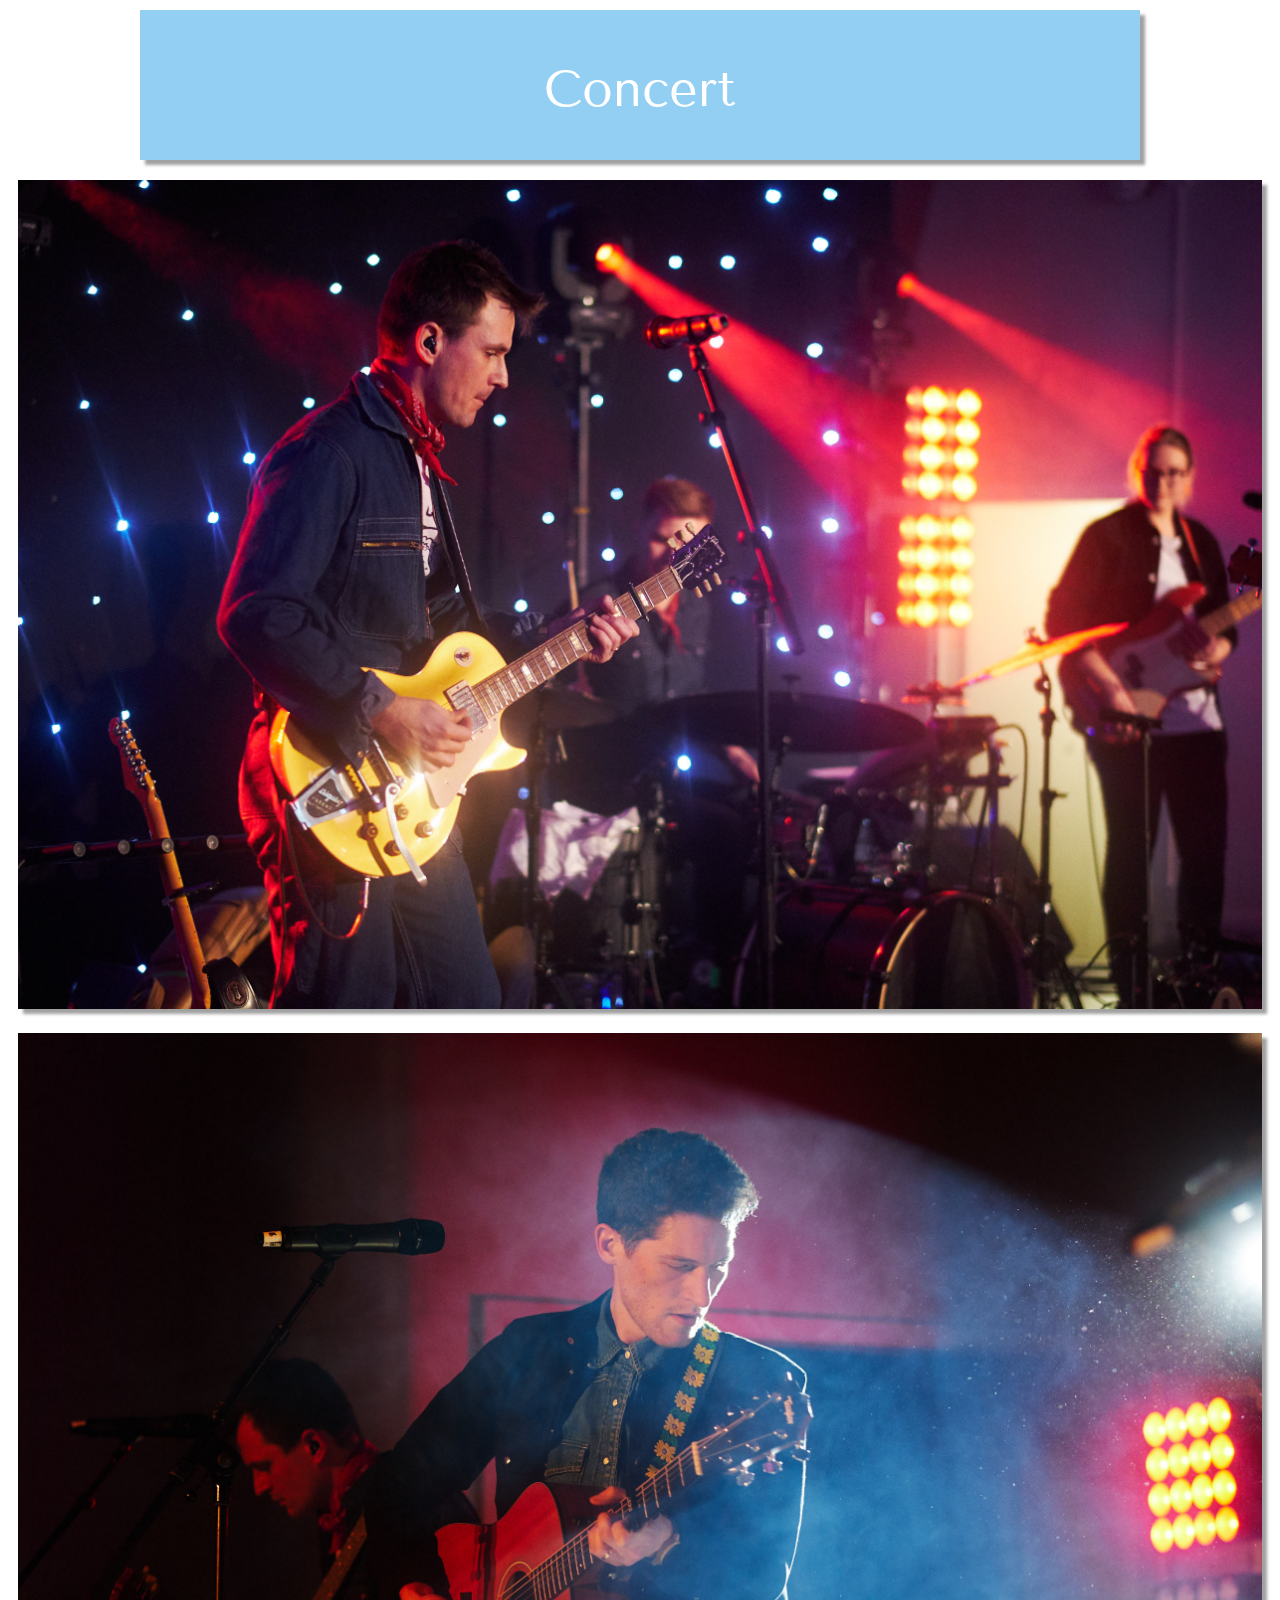
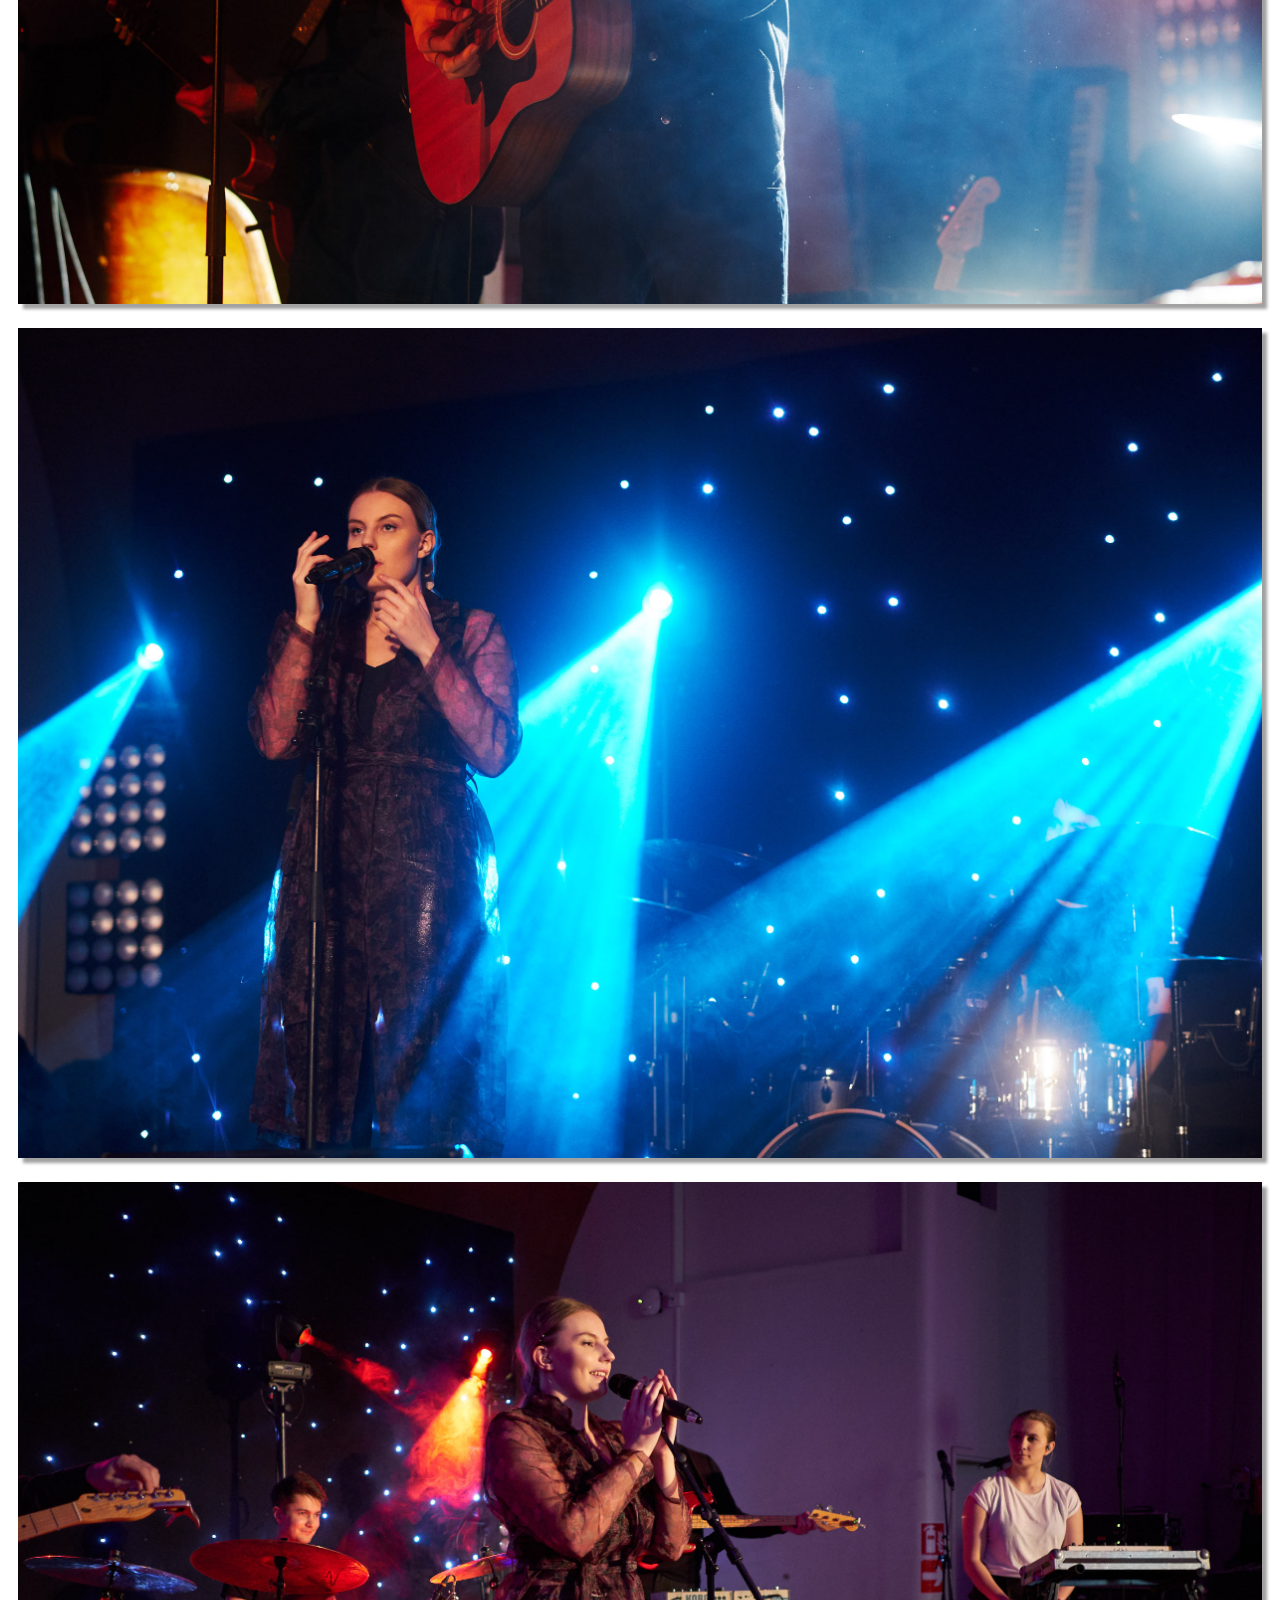
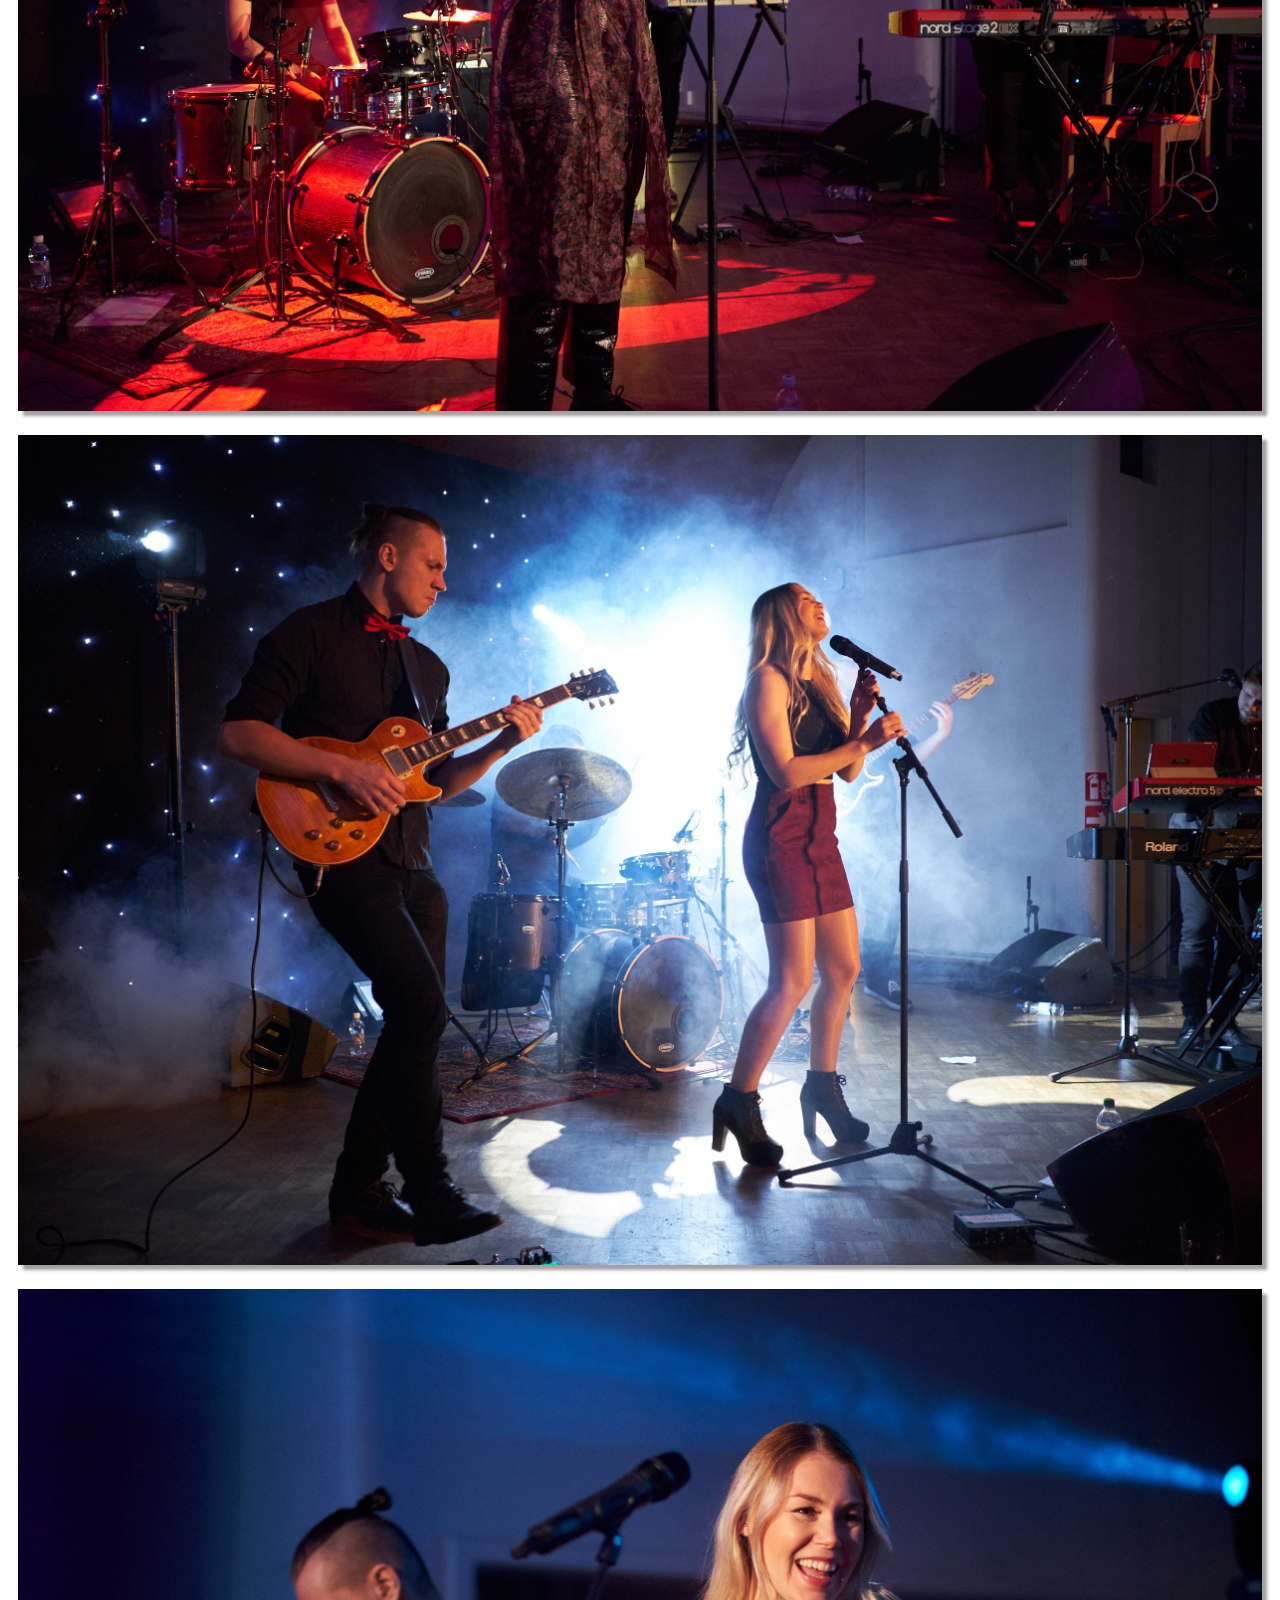
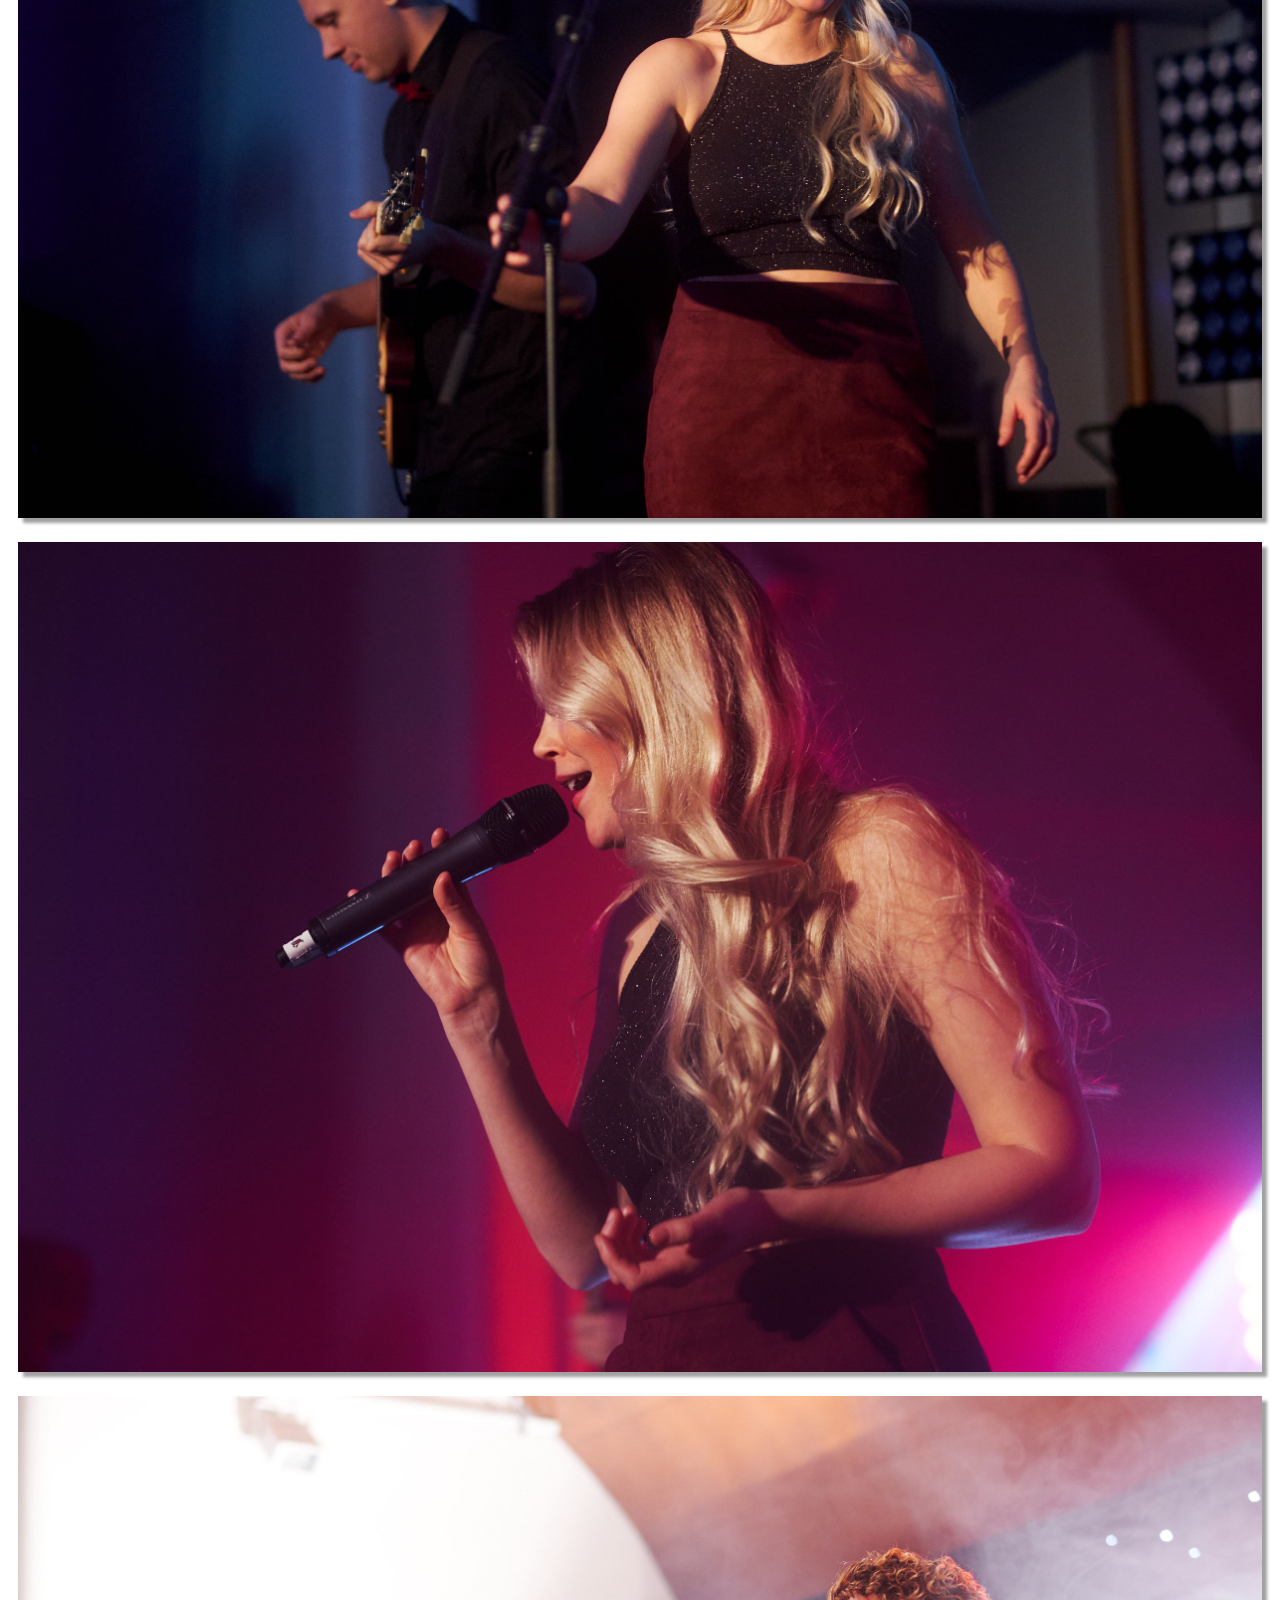
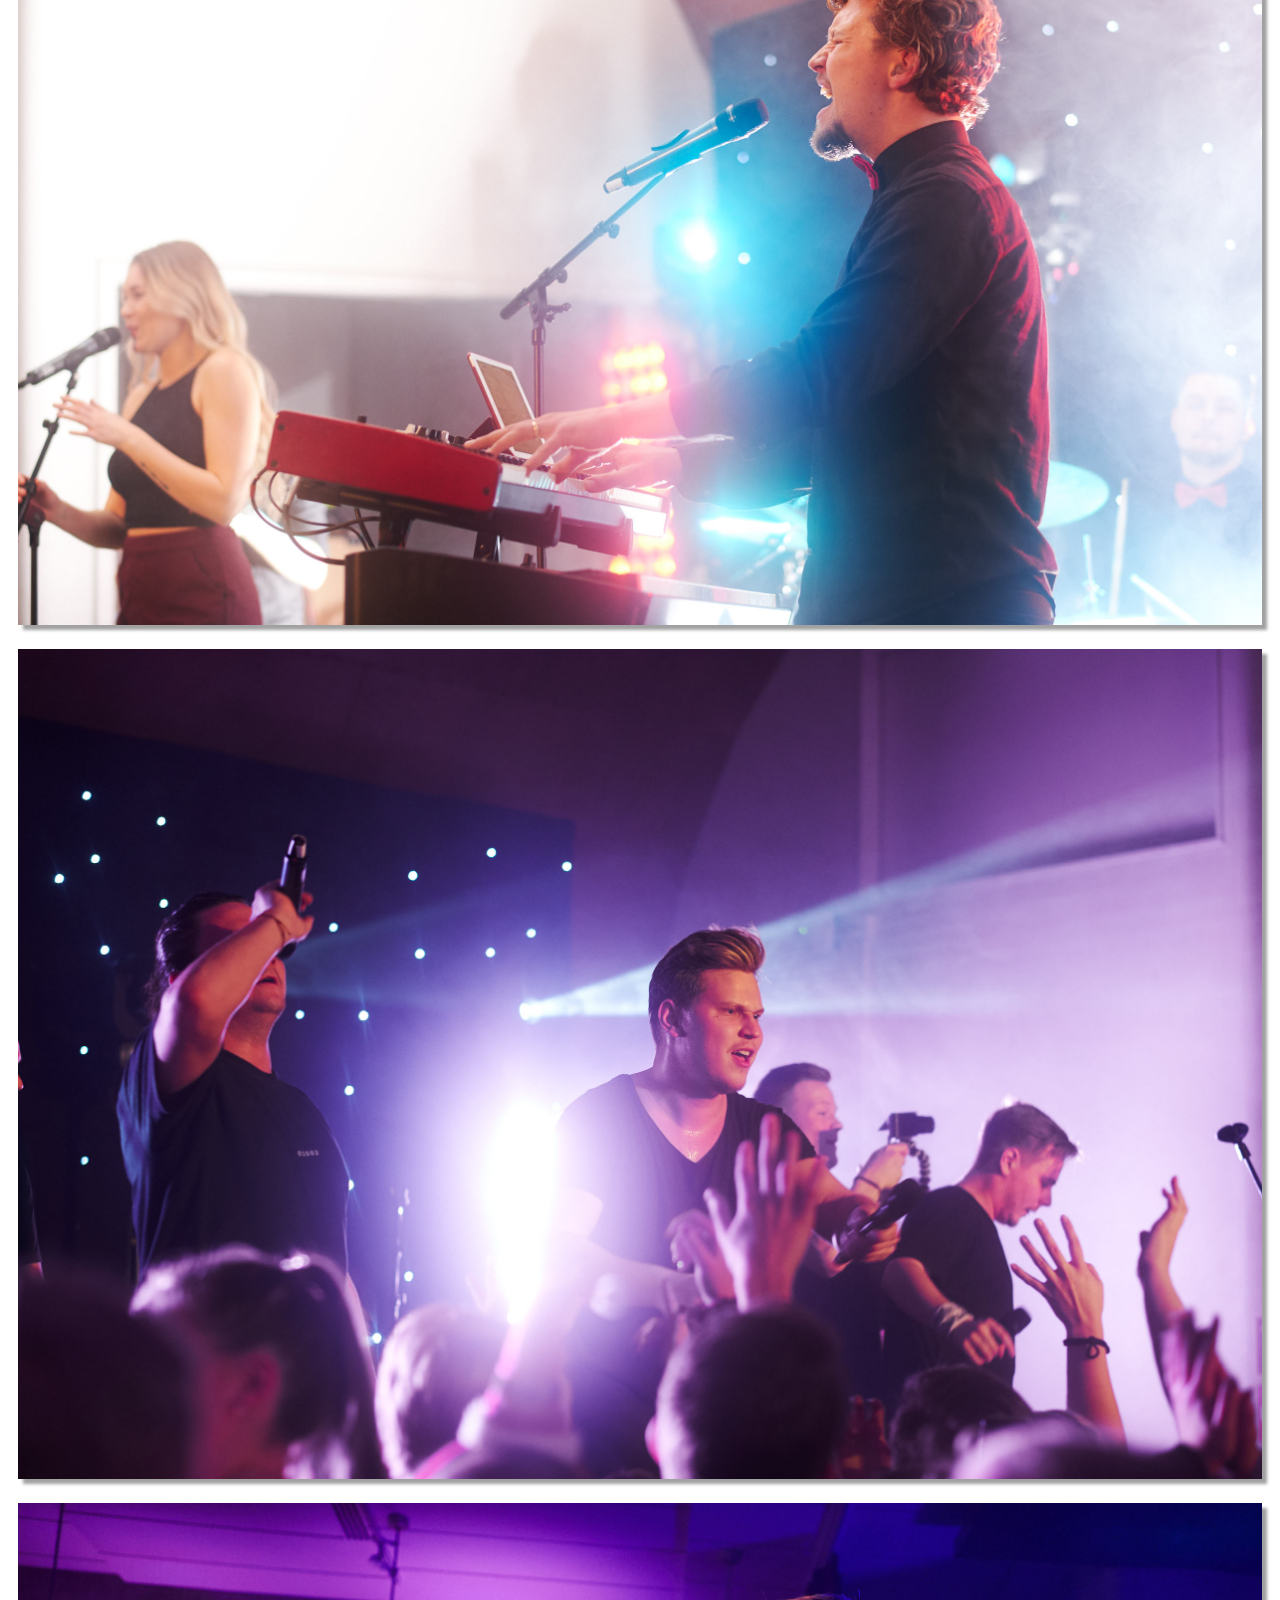
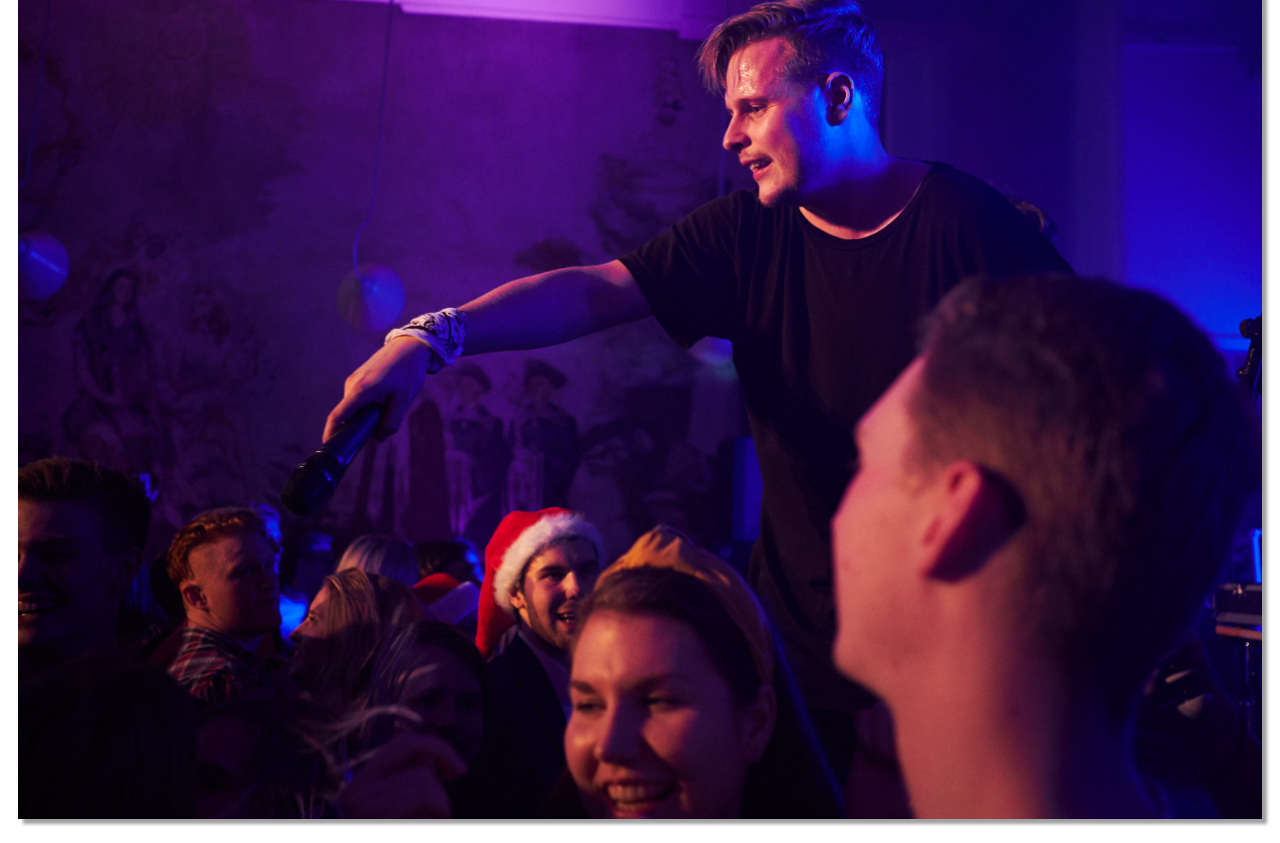
==== commercial/concert.html @ 1b33e088 "added commercial concert" ====
<!DOCTYPE html>
<html>
<head>
    <meta charset="UTF-8">
    <meta name="viewport" content="width=device-width, initial-scale=1.0">
    <meta http-equiv="X-UA-Compatible" content="ie=edge">
    <link rel="stylesheet" type="text/css" href="../styles.css">
    <link rel="stylesheet" href="https://cdnjs.cloudflare.com/ajax/libs/font-awesome/4.7.0/css/font-awesome.min.css">
	<link rel="preconnect" href="https://fonts.googleapis.com">
    <link rel="preconnect" href="https://fonts.gstatic.com" crossorigin>
    <link href="https://fonts.googleapis.com/css2?family=Tenor+Sans&display=swap" rel="stylesheet">
    <title>Mikael R. Photography</title>
    
</head>
<body>
    <header>
        <div class="h-title shadow-m">
            <p>Concert</p>
        </div>
            
    </header>

   
    <div class="album">
<!--        <div class="banner-parallax"></div>
-->
        <div>
            <img class="shadow-m" src="photos/1.jpg" alt=""> 
            <img class="shadow-m" src="photos/2.jpg" alt=""> 
            <img class="shadow-m" src="photos/3.jpg" alt=""> 
            <img class="shadow-m" src="photos/4.jpg" alt=""> 
            <img class="shadow-m" src="photos/5.jpg" alt=""> 
            <img class="shadow-m" src="photos/6.jpg" alt=""> 
            <img class="shadow-m" src="photos/7.jpg" alt=""> 
            <img class="shadow-m" src="photos/8.jpg" alt=""> 
            <img class="shadow-m" src="photos/9.jpg" alt=""> 
            <img class="shadow-m" src="photos/10.jpg" alt=""> 
           
        </div>


       <!--  <div class="social shadow-m">
                <a href="https://www.youtube.com/channel/UCVLExVK-HKGpdns6gwdAjpw" class="fa fa-youtube social-fb"></a>
                <a href="https://flickr.com/photos/194604925@N04/" class="fa fa-flickr"></a>
                <a href="https://www.instagram.com/mikaelrphoto" class="fa fa-instagram"></a>            
        </div>-->
    </div>

   
</body>
</html>
---- styles.css ----
a:link {
    color: rgb(85, 85, 85);
    text-decoration: none;
  }
  
  a:visited {
    color: rgb(85, 85, 85);
    text-decoration: none;
  }
  
  a:hover {
    text-decoration: none;
    color: rgb(201, 34, 34);
  }
  
  a:active {
    text-decoration: none;
    color: white;
  }

p {
    font-family: 'Tenor Sans', sans-serif;
}

header {
    align-content: center;
    height: 150px;
    margin: 10px 0px;
    border-width: 0px;
    display: flex;
    justify-content: space-evenly;
    
  }

  .h-title  {
    background-color: #92cff2;
    width: 100%;
    font-size: 50px;
    color: rgb(255, 255, 255);
    text-align: center;
  }

  @media screen and (max-width: 500px) {
    header {
        height: 90px;
    }
    .h-title {
    font-size: 25px;
   }
  }

  

  .content {
   display: flex;
   justify-content: space-between;
   flex-direction: column;
   flex-wrap: wrap;
   align-items: center;
  }

  .album {
 
   display: flex;
   flex-direction: row;
   justify-content: space-between;
   flex-direction: column;
   flex-wrap: wrap;
   align-items: center;
   
   margin: 10px 10px;
   

  }

  .album img {
    height: auto;
    width: 100%;
    margin: 10px 0px;
   
    
    
   
  }

  .content img {
    height: auto;
    width: 100%;
  }

  .social {
    width: 100%;
    display: flex;
    flex-direction: row;
    justify-content: center;
    background-color: #dddddd;
    color: white;
    margin: 5px 0px;
    
    
  }

  .social a {
    padding: 25px 40px;
    font-size: 40px;
    width: 30px;
    text-align: center;
    text-decoration: none;
    margin: 5px 2px;
    transition: 0.3s;
  }

  .social a:hover {
    transform: scale(1.25);
  }

  .shadow-m {
    box-shadow: 5px 5px 3px #a1a1a1;
  }

  .banner-parallax {
 
    background-image: url("main.jpg");
    min-height: 750px; 
    width: 100%;
    background-attachment: fixed;
    background-position: center;
    background-repeat: no-repeat;
    background-size: auto;
    padding-top: 100px;
  }

  .header-spacer {
    margin-bottom: 100px;
  }
  
  @media screen and (min-width: 1000px) {
    
   .h-title {
      width: 1000px;
   }

   .content img {
    width: 1000px;;
   }

   .social {
     width: 1000px;
    }
  }
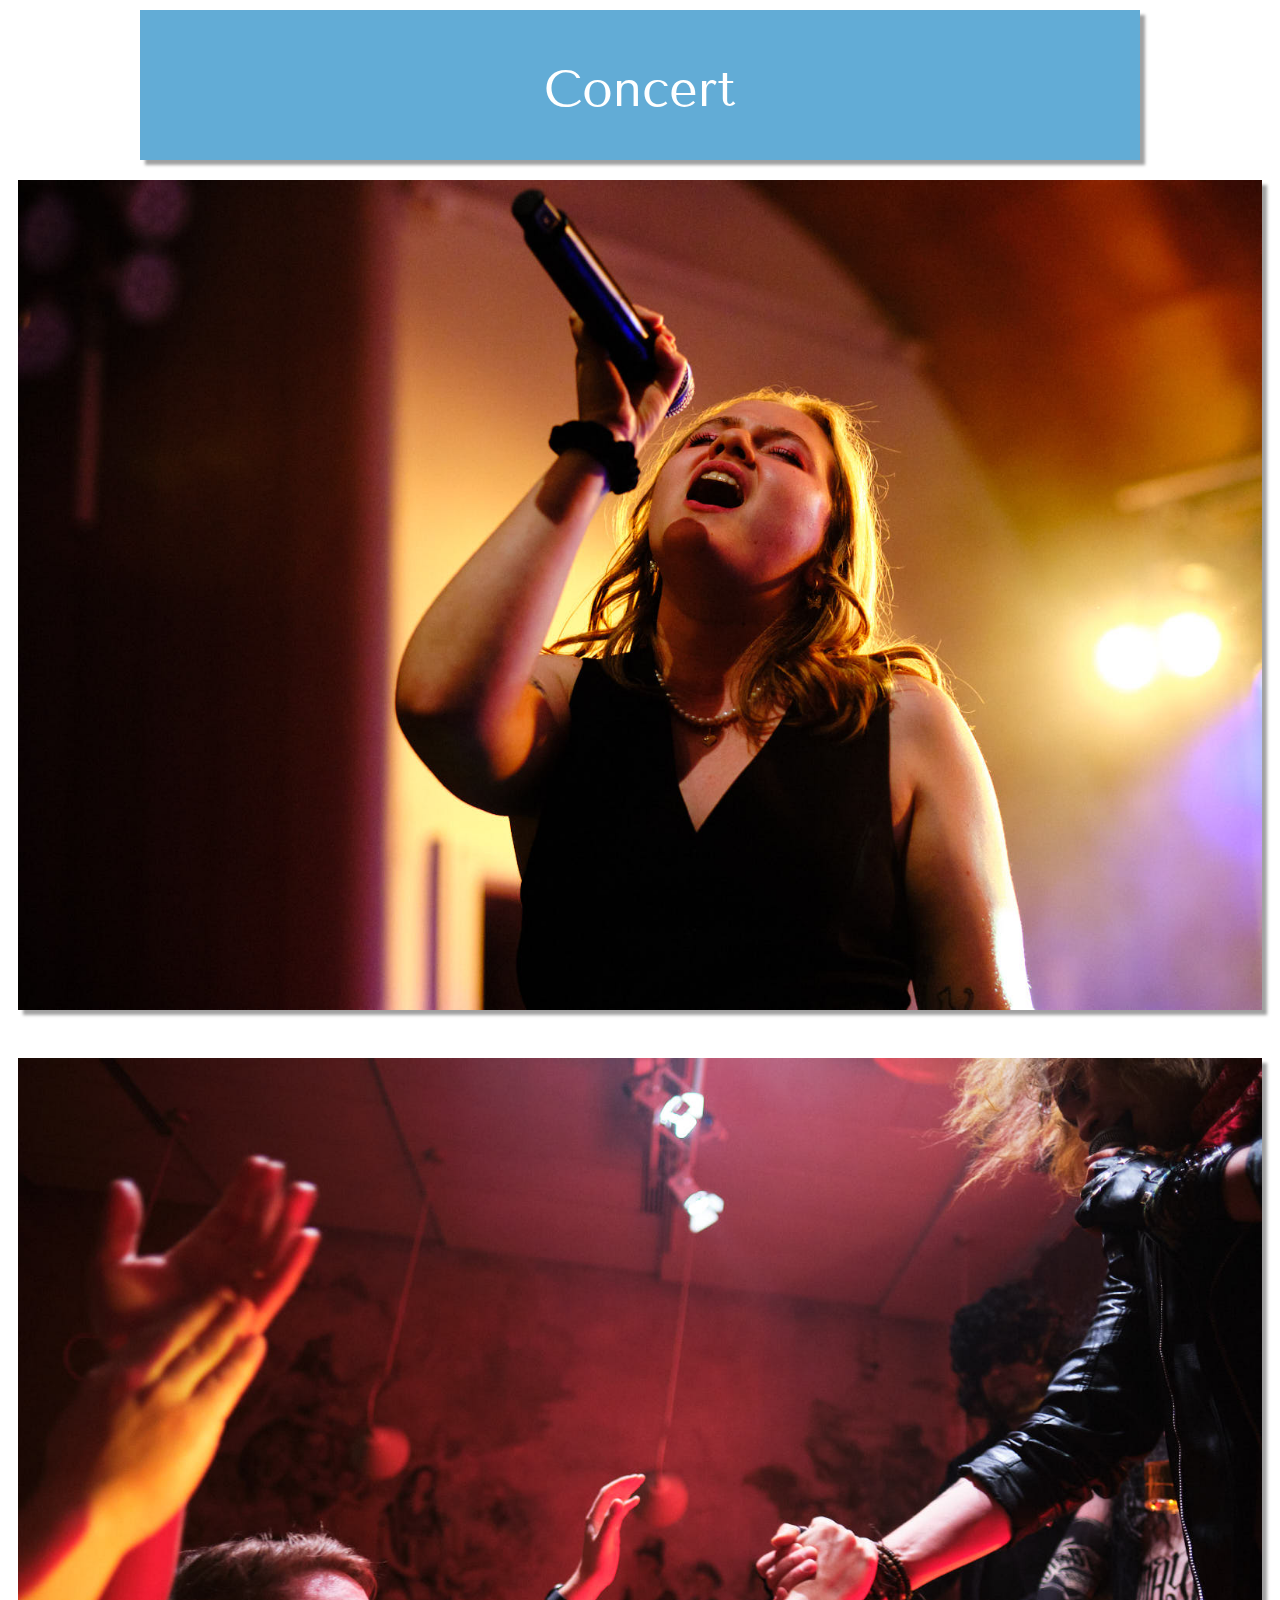
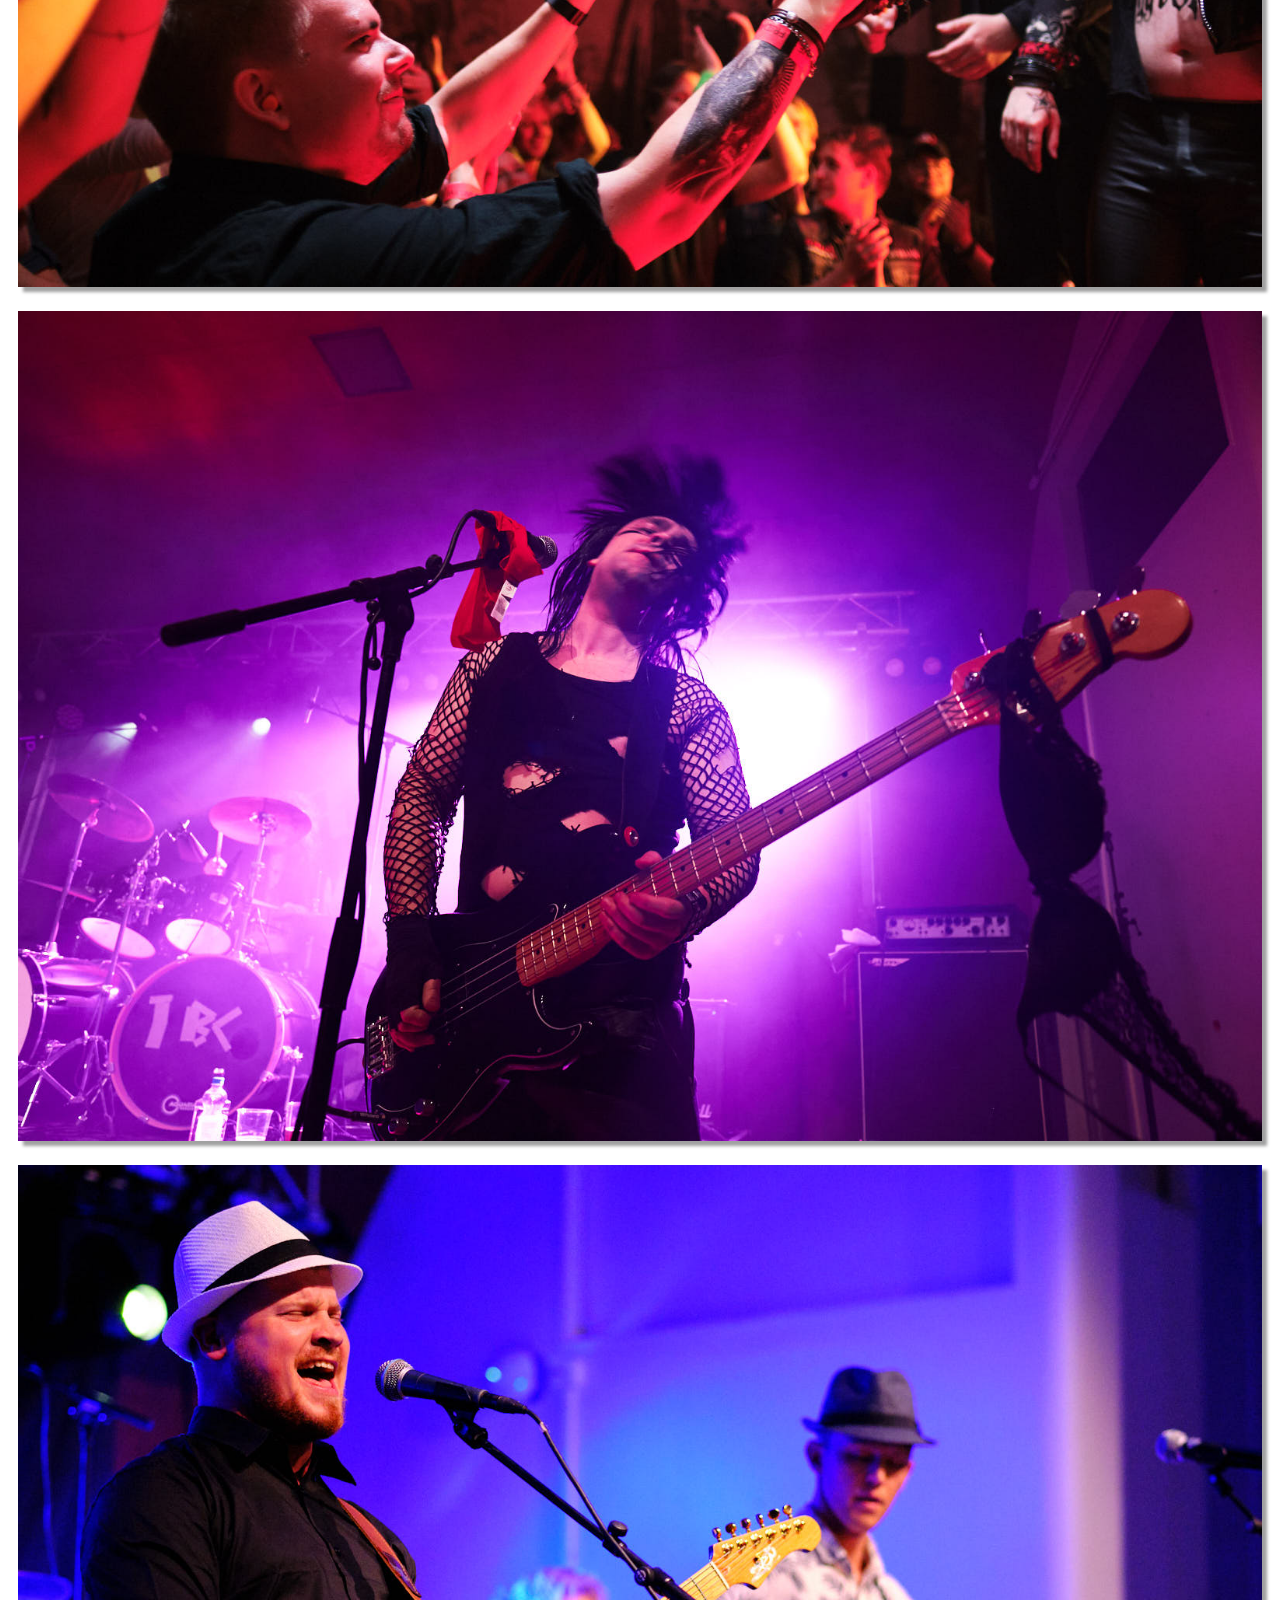
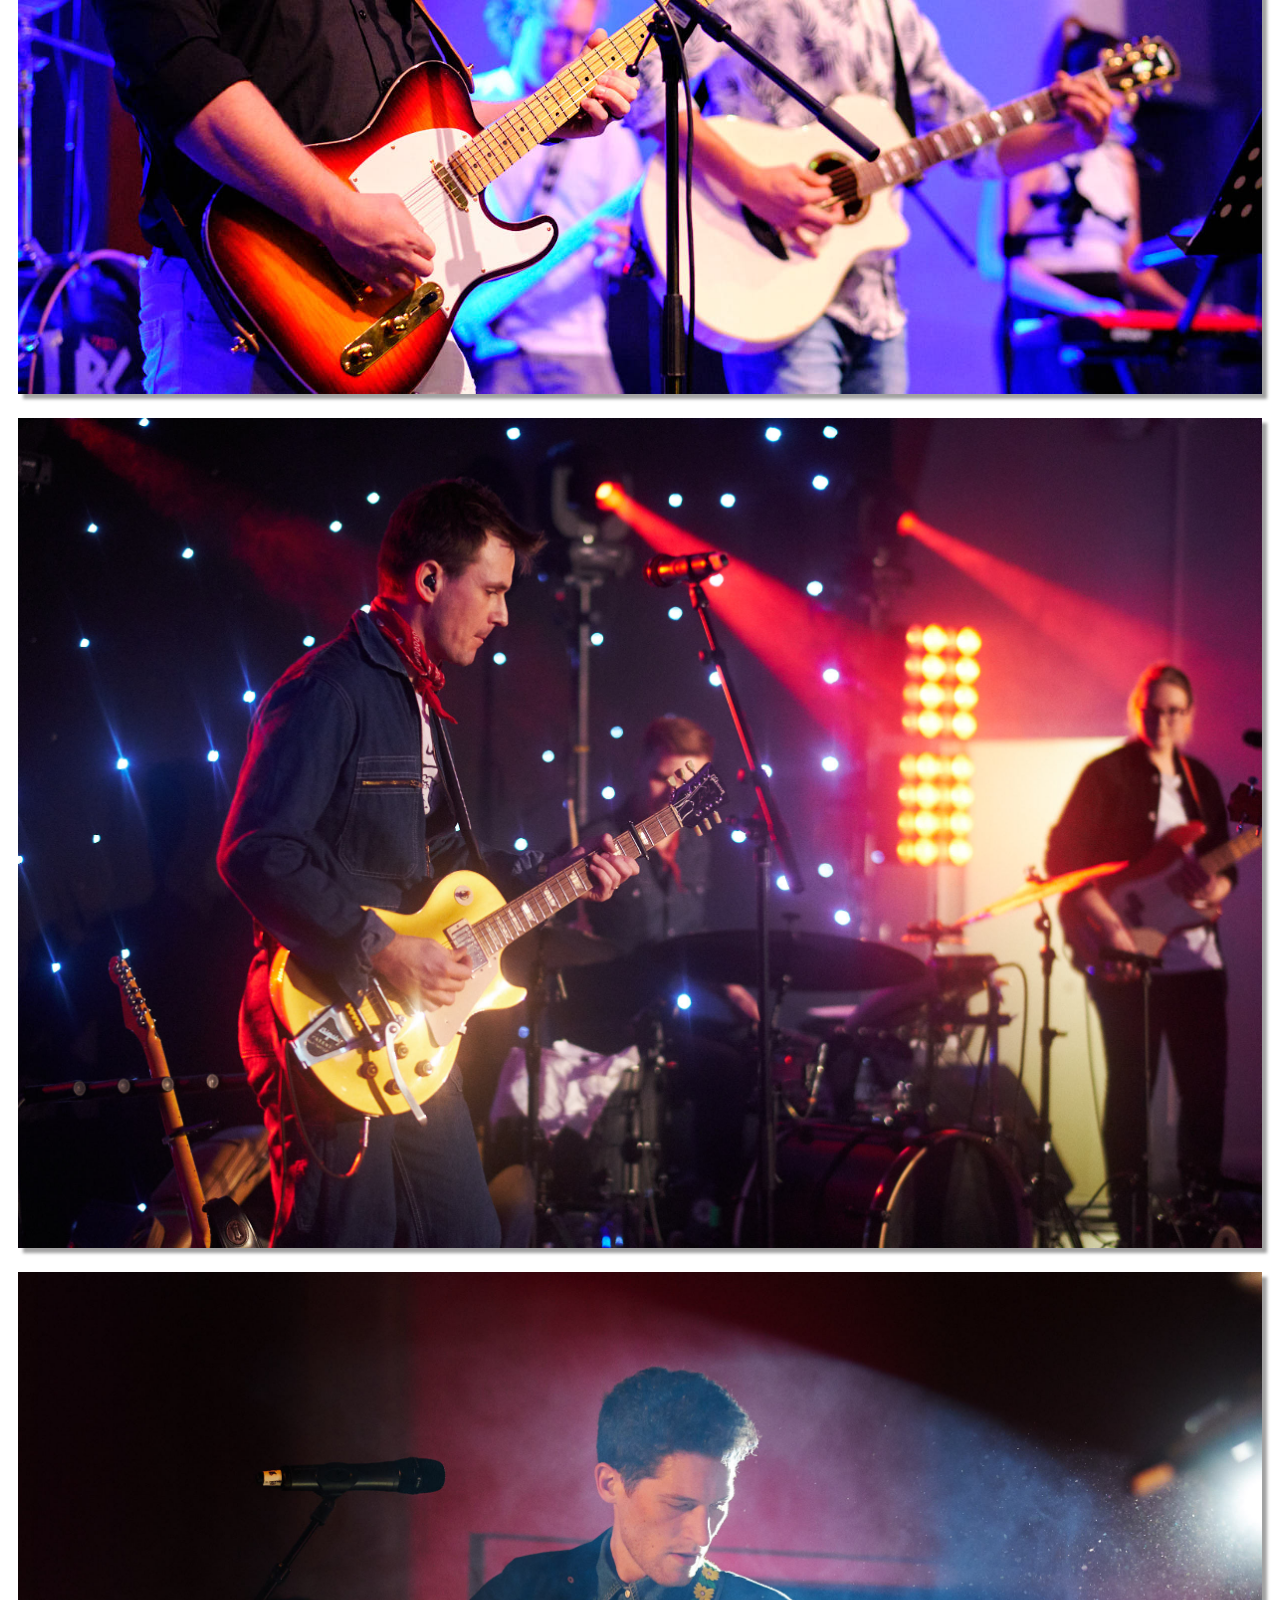
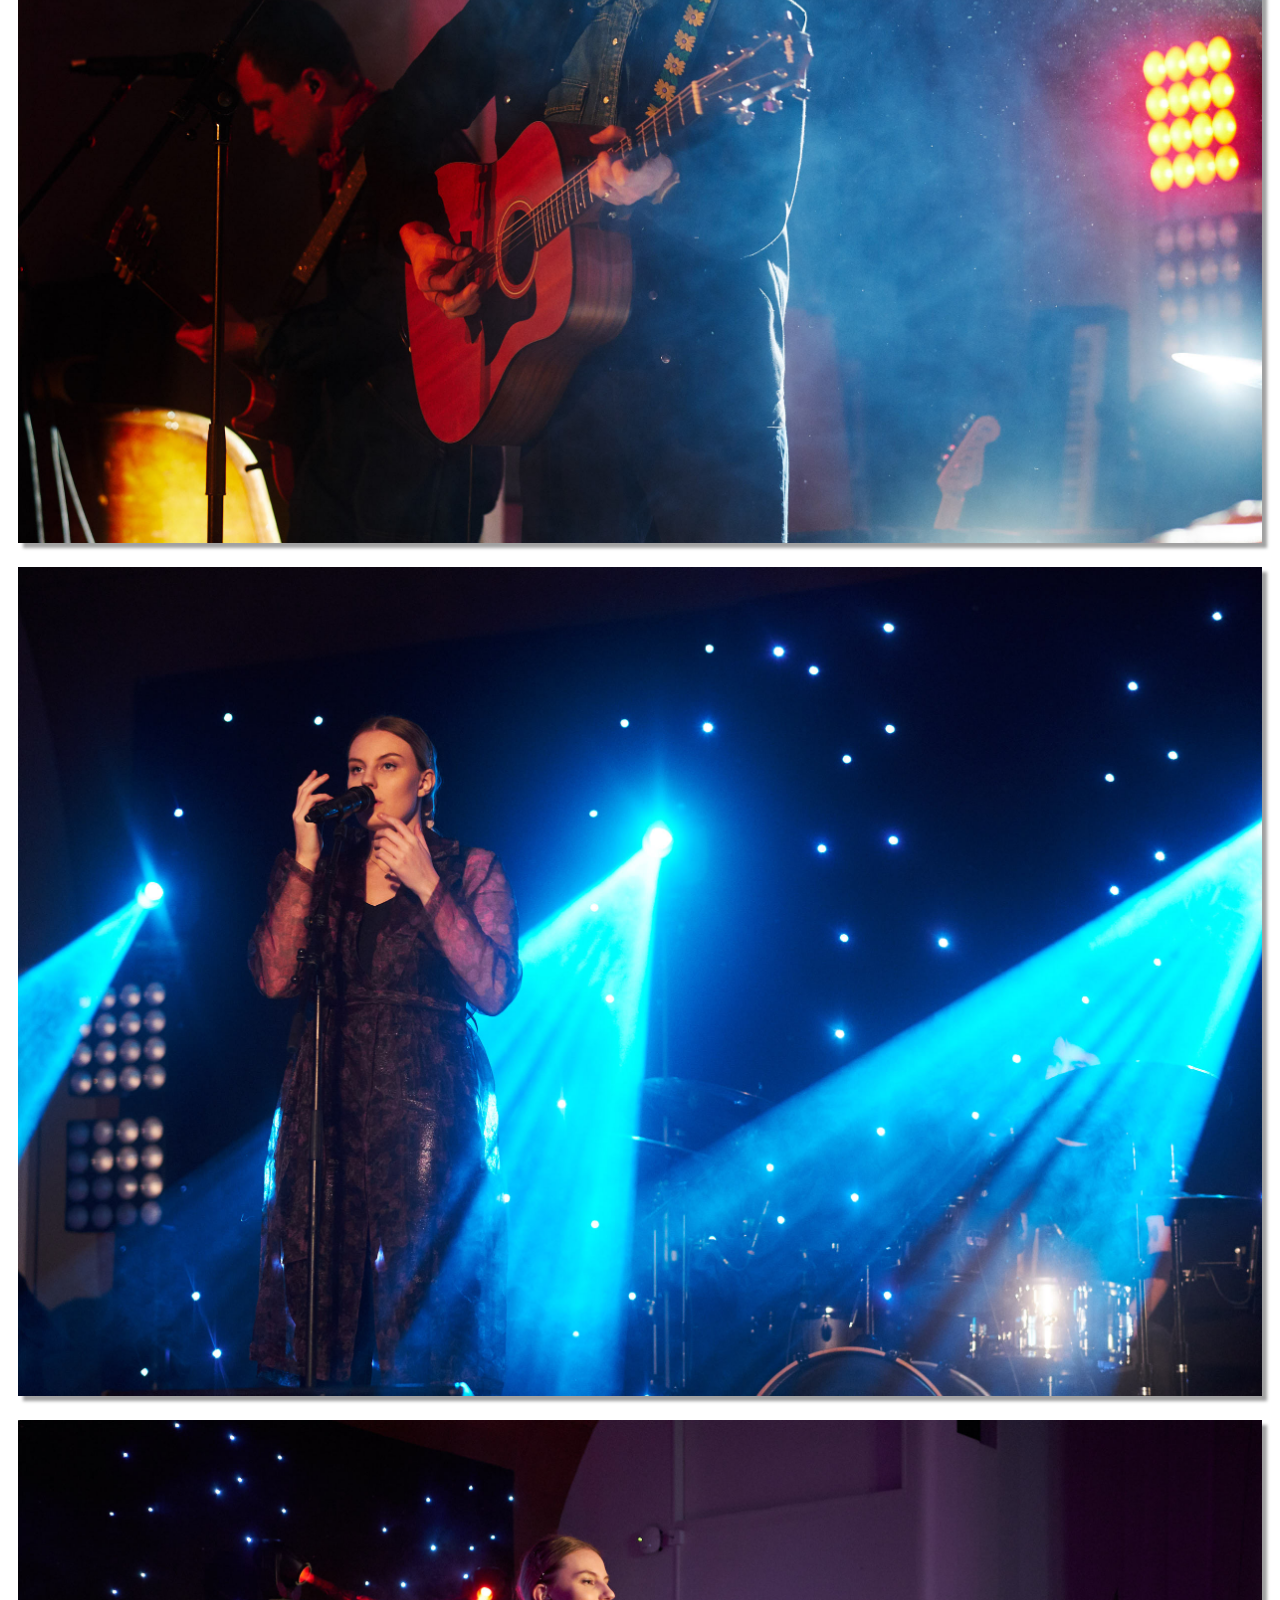
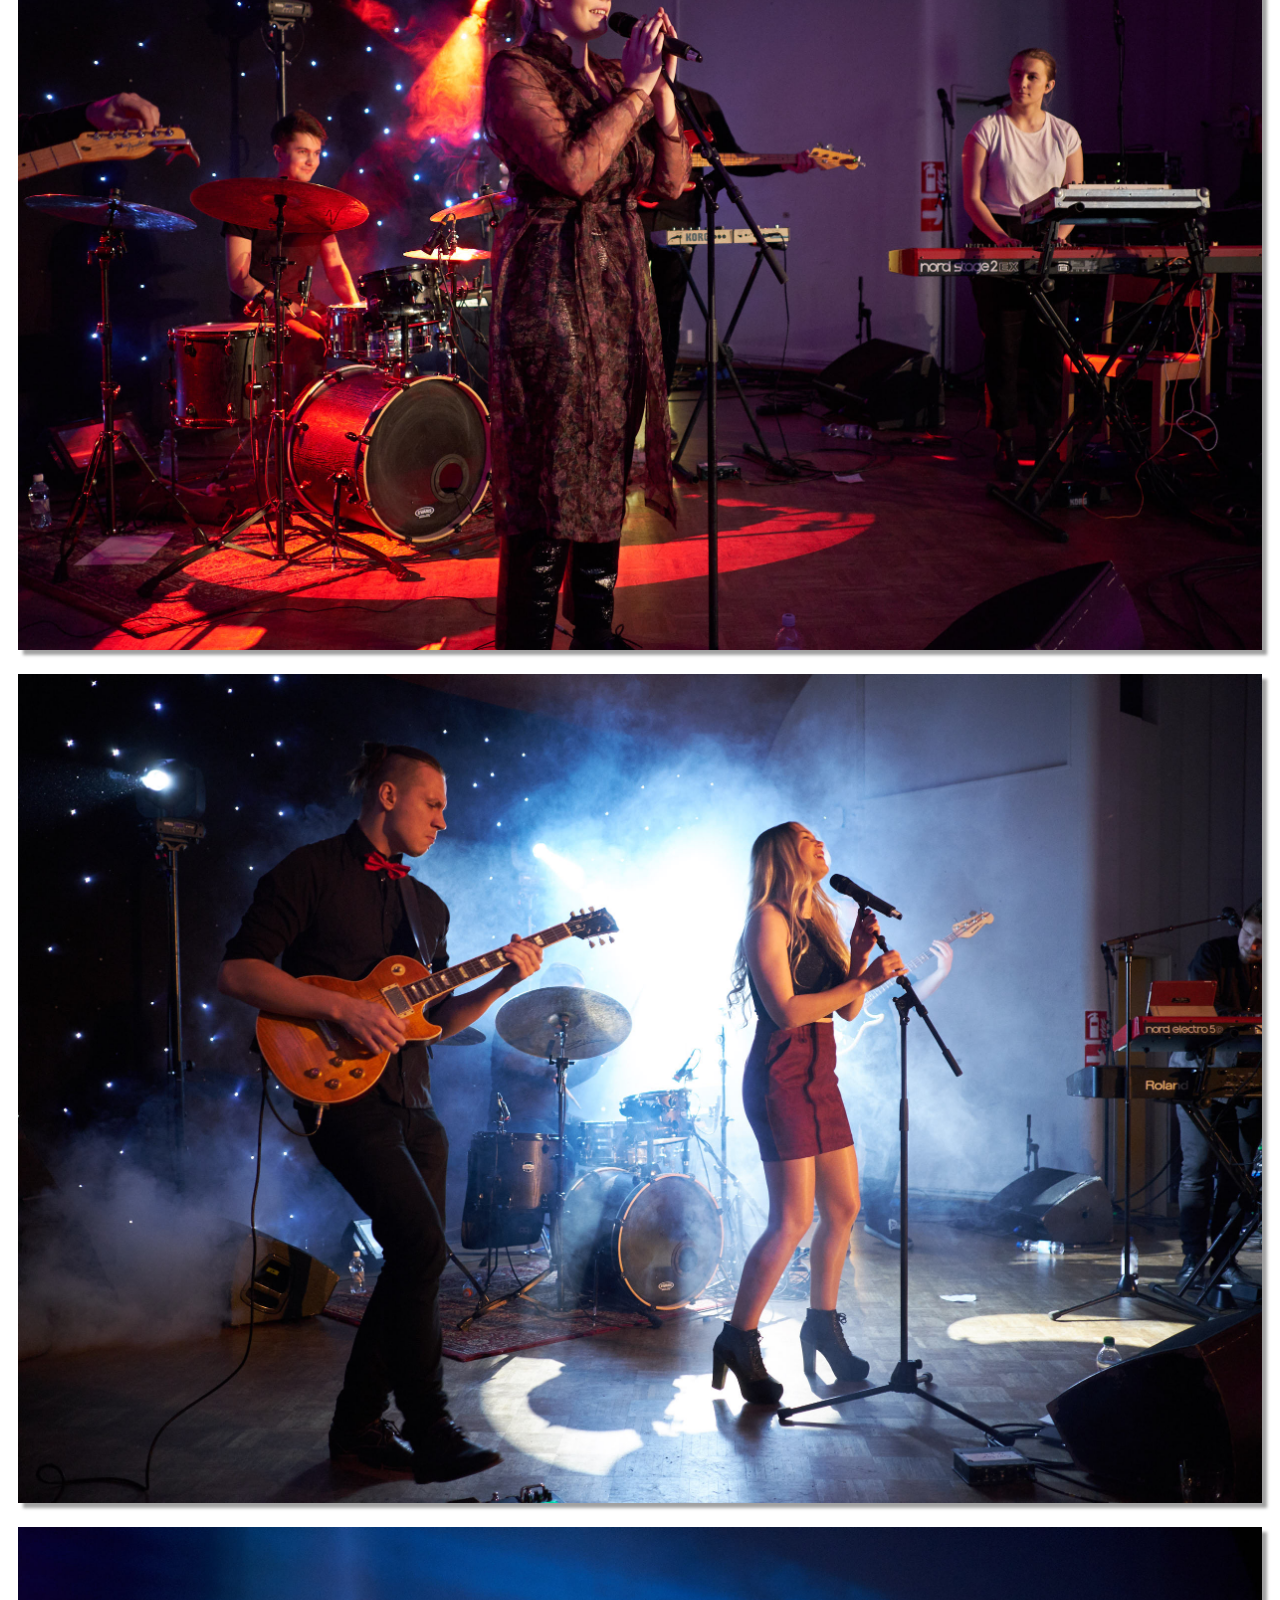
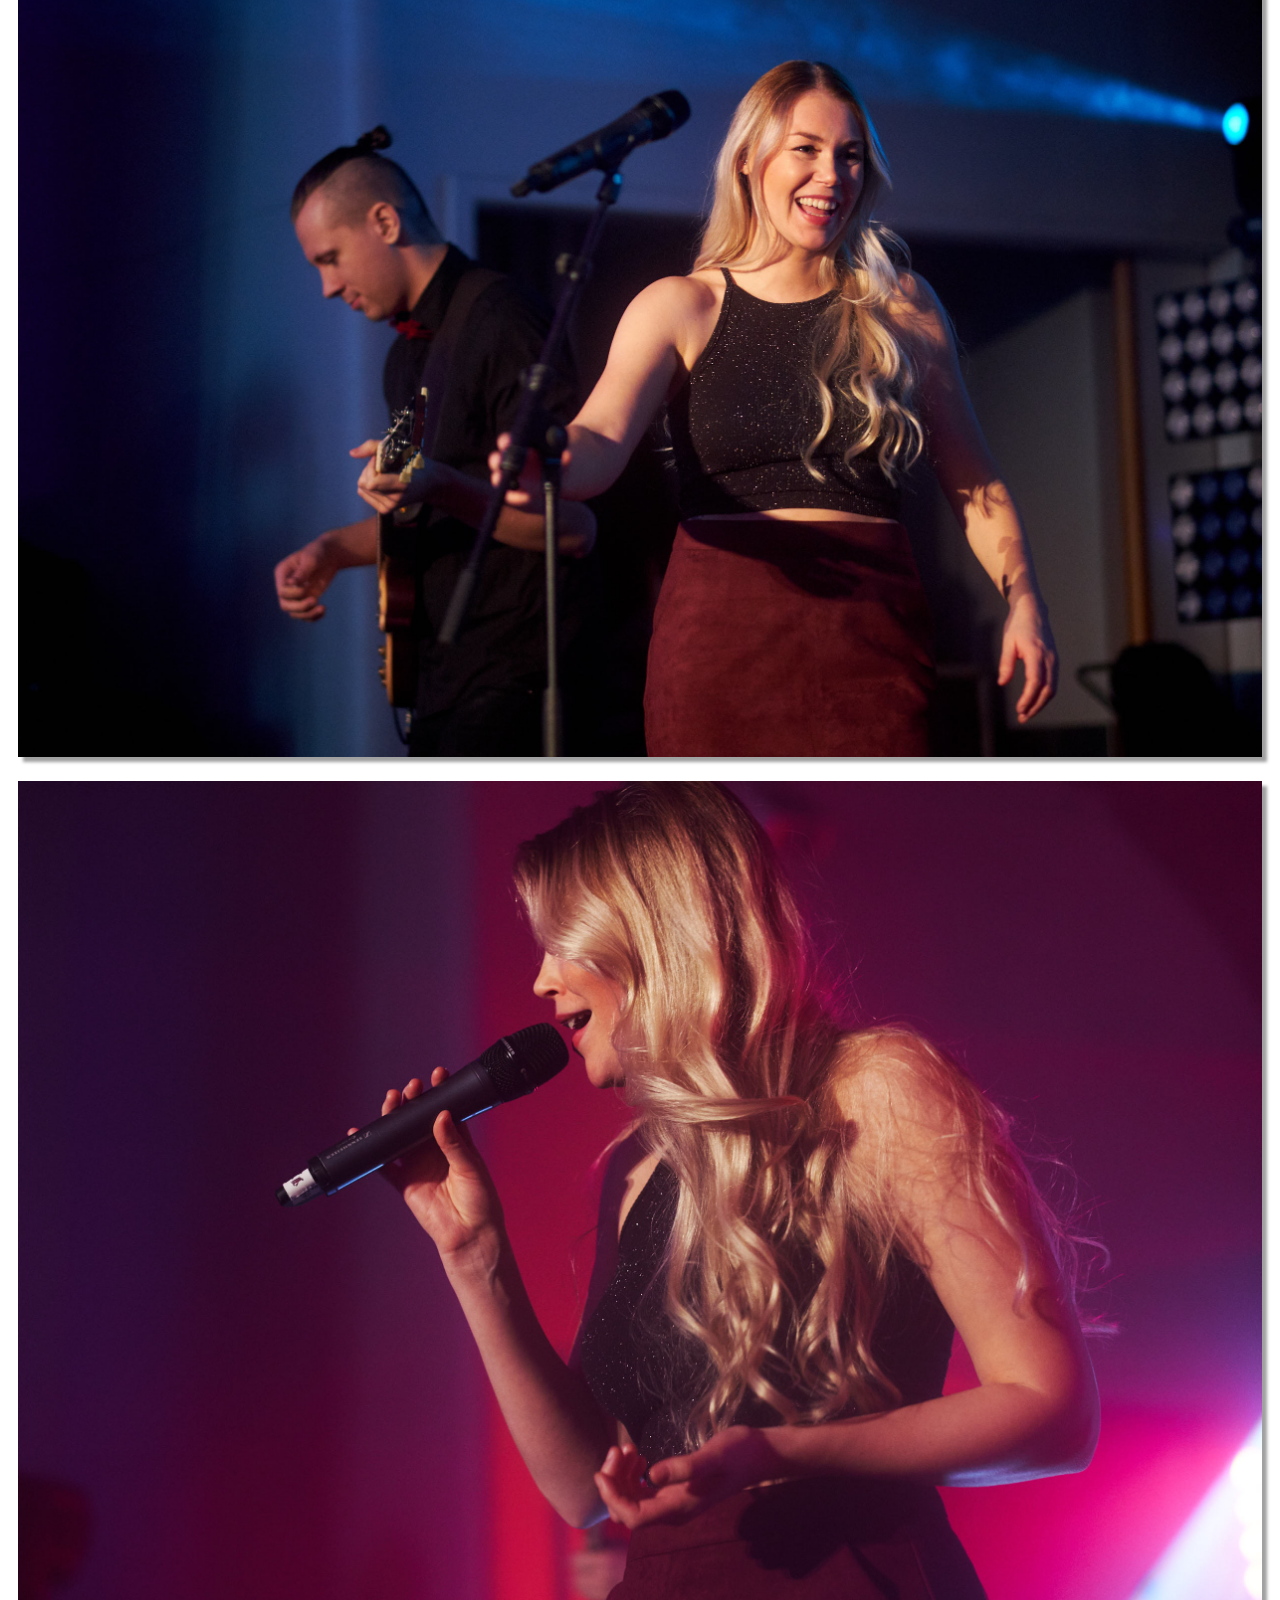
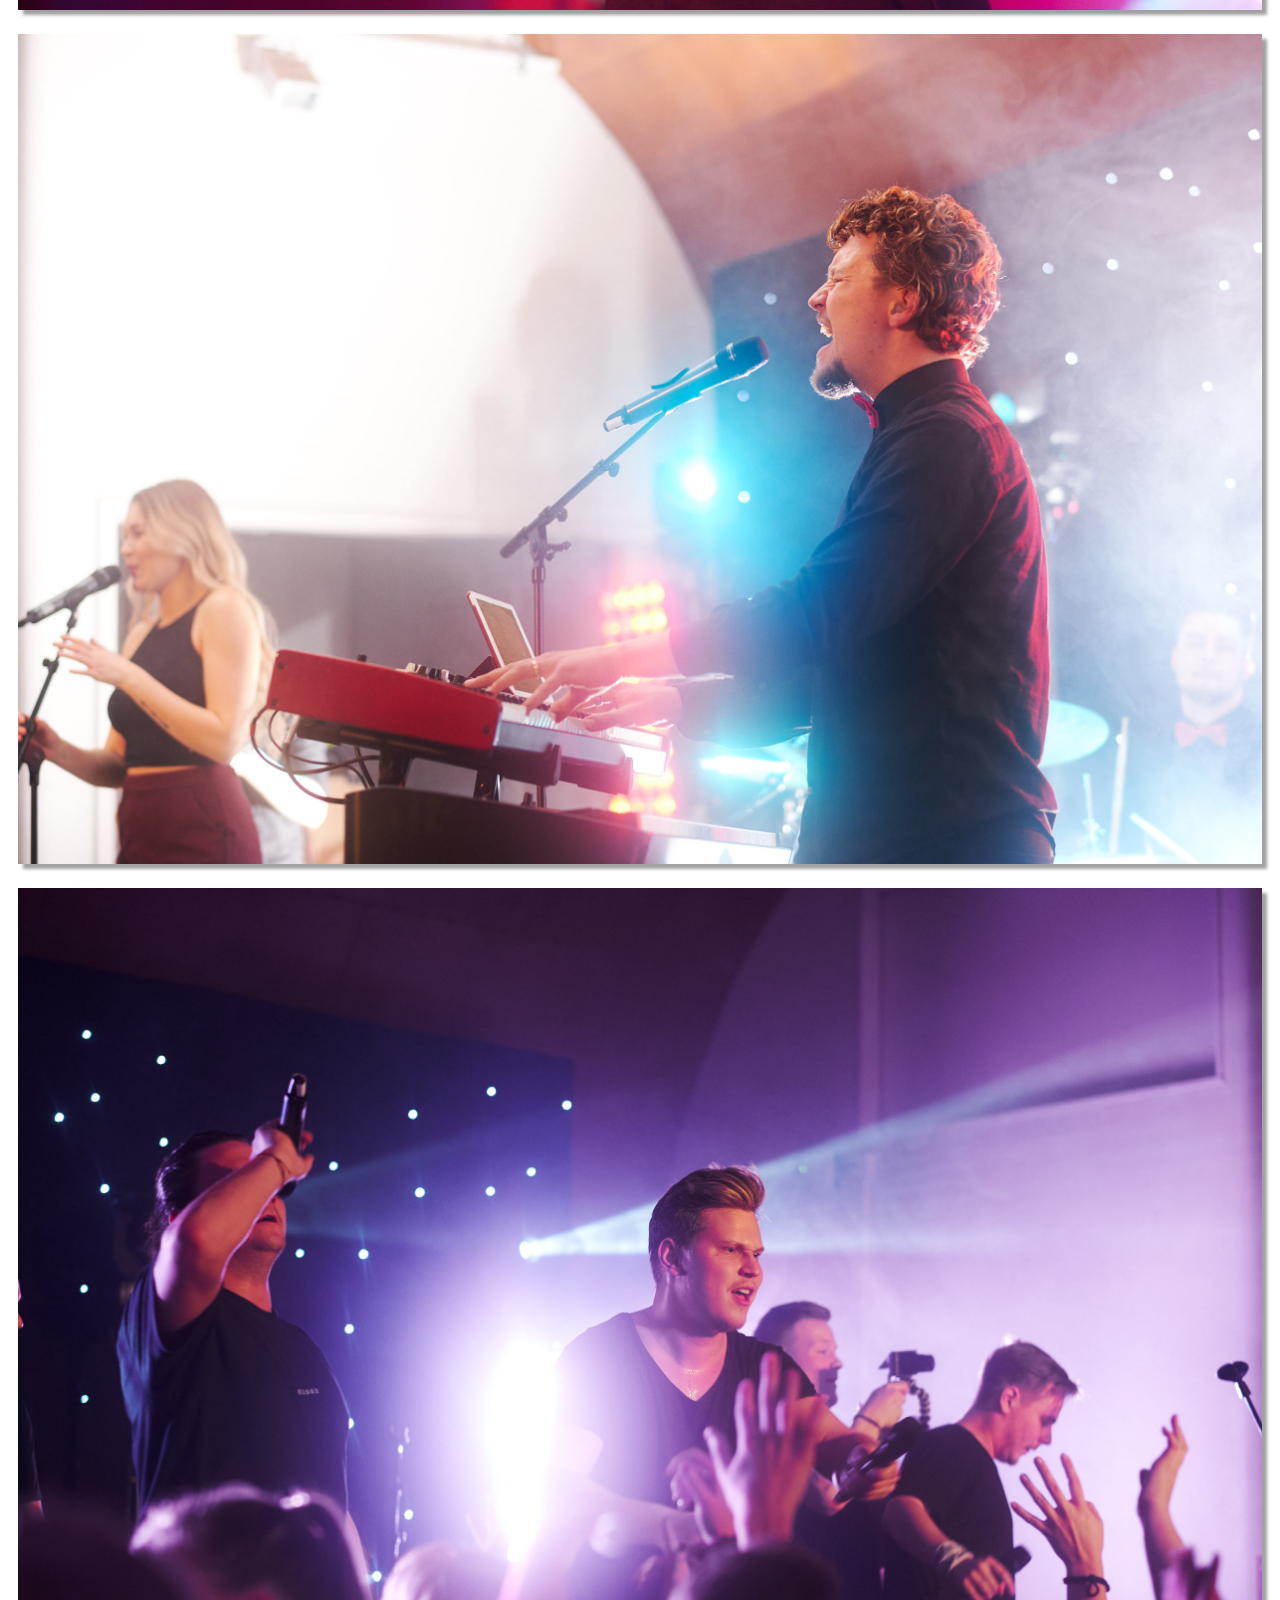
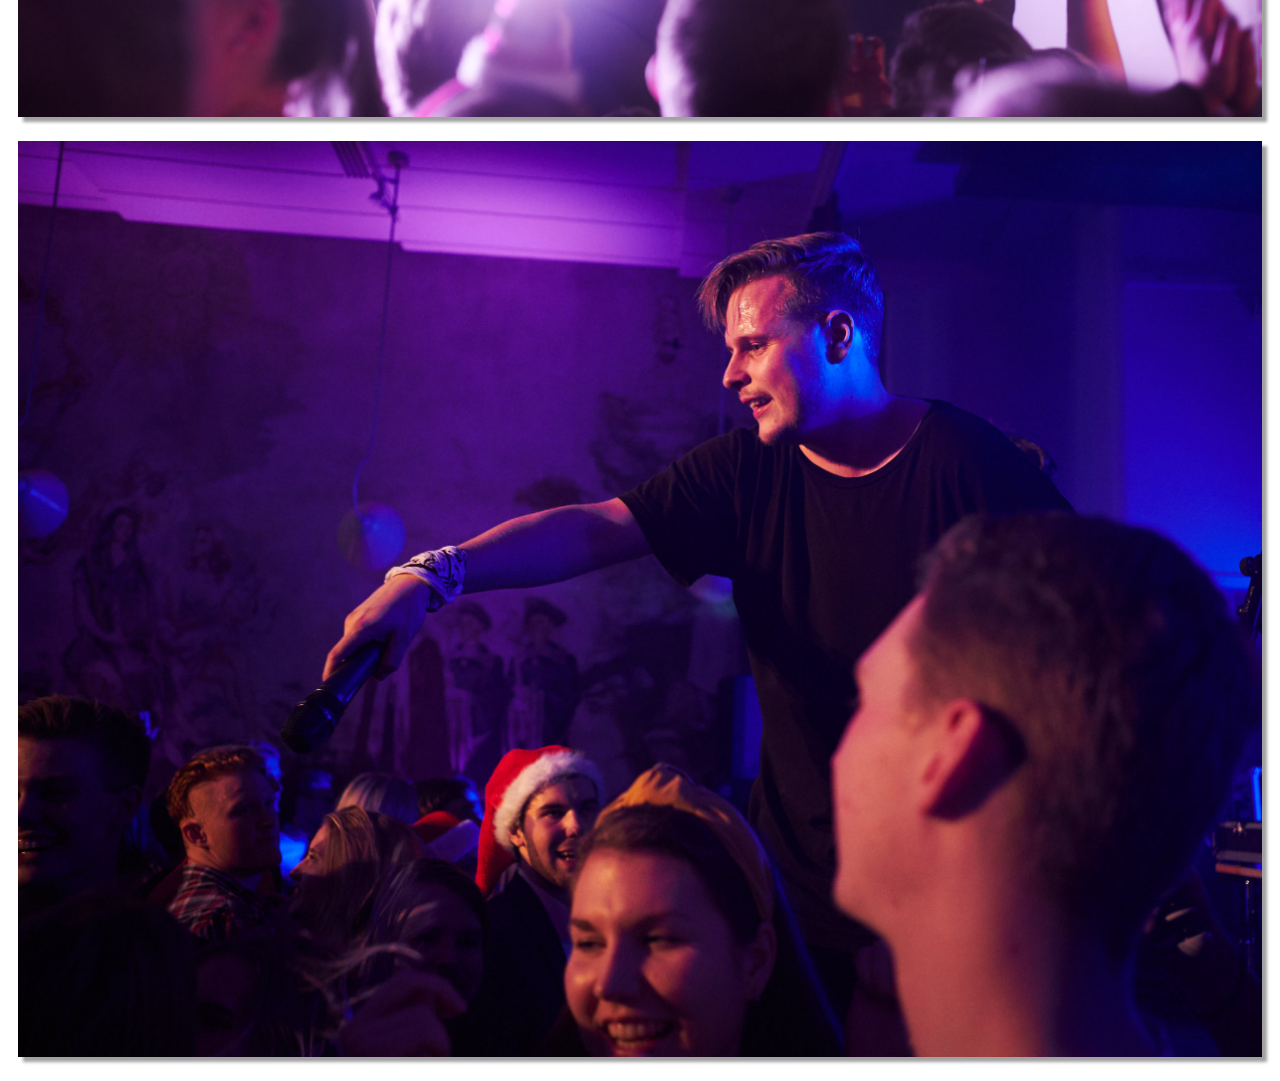
==== commit 31891774: "Update photos" ====
--- a/commercial/concert.html
+++ b/commercial/concert.html
@@ -25,6 +25,13 @@
 <!--        <div class="banner-parallax"></div>
 -->
         <div>
+            <img class="shadow-m" src="photos/a1.jpg" alt=""> 
+            <img class="shadow-m" src="photos/a5.jpg" alt=""> 
+            
+            <img class="shadow-m" src="photos/a6.jpg" alt="">
+            <img class="shadow-m" src="photos/a2.jpg" alt=""> 
+            <img class="shadow-m" src="photos/a3.jpg" alt=""> 
+            <img class="shadow-m" src="photos/a4.jpg" alt=""> 
             <img class="shadow-m" src="photos/1.jpg" alt=""> 
             <img class="shadow-m" src="photos/2.jpg" alt=""> 
             <img class="shadow-m" src="photos/3.jpg" alt=""> 
--- a/styles.css
+++ b/styles.css
@@ -33,7 +33,7 @@
   }
 
   .h-title  {
-    background-color: #92cff2;
+    background-color: #62acd6;
     width: 100%;
     font-size: 50px;
     color: rgb(255, 255, 255);
